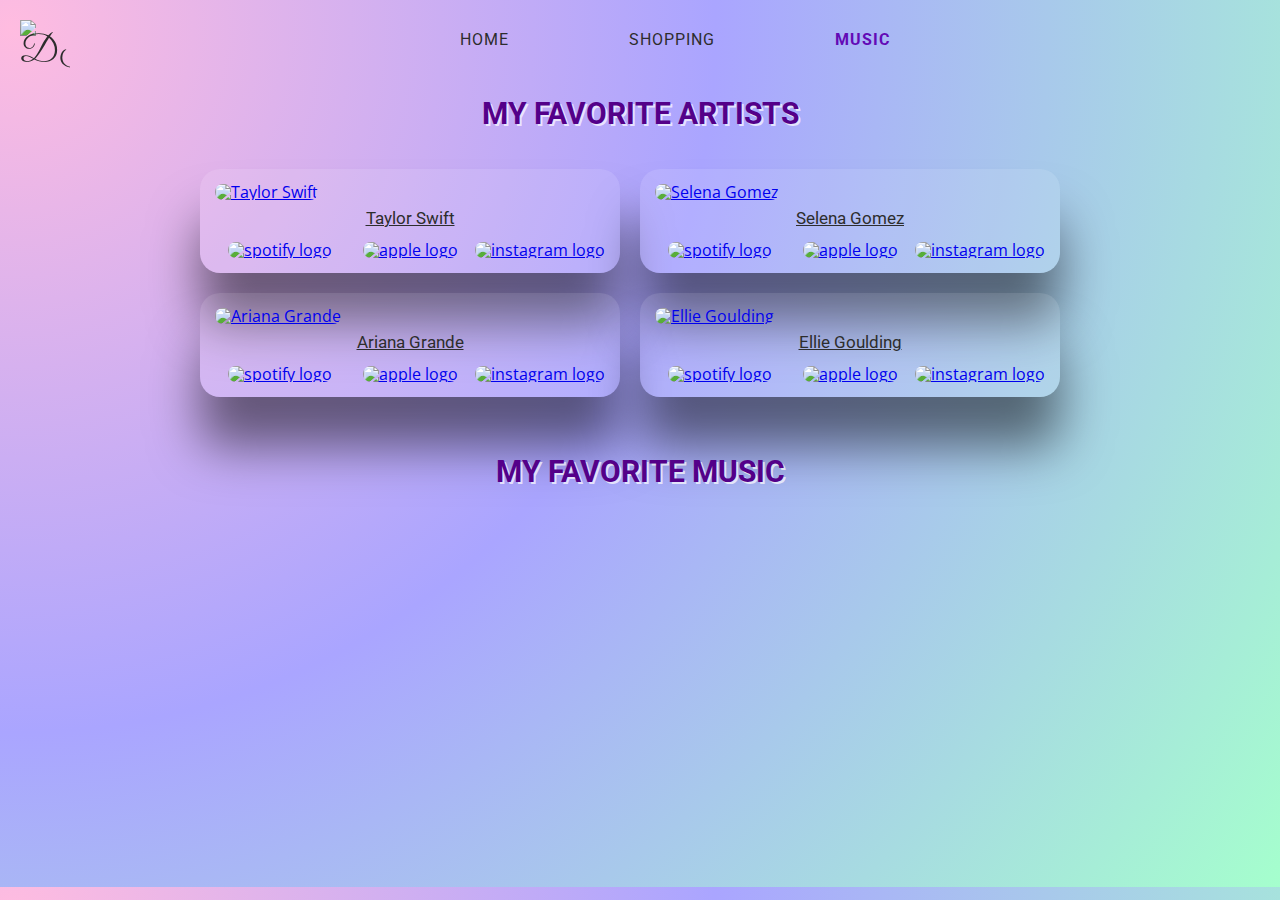
==== music.html @ 359b7791 "Add files via upload" ====
<!DOCTYPE html>
<html lang="en">
  <head>
    <meta charset="UTF-8" />
    <link rel="icon" type="image/svg+xml" href="/vite.svg" />
    <meta name="viewport" content="width=device-width, initial-scale=1.0" />
    <link rel="stylesheet" type="text/css" href="css/html5reset.css" />
    <link href="css/lightbox.css" rel="stylesheet" />
    <link rel="stylesheet" href="css/heading.css" />
    <link rel="stylesheet" href="css/music.css" />
    <link rel="stylesheet" href="css/dropdownMusic.css" />
    <link
      rel="stylesheet"
      href="https://fonts.googleapis.com/css?family=Black%20Ops%20One"
    />
    <link
      rel="stylesheet"
      href="https://fonts.googleapis.com/css?family=Open+Sans"
    />
    <title>Neha Pinnu's Website</title>
  </head>
  <body>
    <header>
      <nav>
        <ul class="nav">
          <li class="navBar">
          <a href="index.html" class="logo">
          <img
            src="../../images/background/dino.png"
            alt="dino"
            class="logoImage"
          />
        </a>
        </li>
          <li class="navBar">
            <a href="index.html" class="navColor"> Home </a>
          </li>
          <li class="navBar">
            <a href="shopping.html" class="navColor"> Shopping </a>
          </li>
          <li class="navBar">
            <div class="dropdown">
              <a href="music.html" class="active">
                <button class="dropbtn">
                  Music
                  <i class="fa fa-caret-down"></i>
                </button>
              </a>
              <div class="dropdown-content">
                <a href="artists/taylor.html">Taylor Swift</a>
                <a href="artists/selena.html">Selena Gomez</a>
                <a href="artists/ariana.html">Ariana Grande</a>
                <a href="artists/ellie.html">Ellie Goulding</a>
              </div>
            </div>
          </li>
          <!-- <li>
        <div class="navBar">
            <div class="dropdown">
            <button class="dropbtn">Dropdown
                <i class="fa fa-caret-down"></i>
            </button>
            <div class="dropdown-content">
                <a href="#">Link 1</a>
                <a href="#">Link 2</a>
                <a href="#">Link 3</a>
            </div>
            </div>
            
        </div>
        </li> -->
        </ul>
      </nav>
    </header>
    <main id="main">
      <!--My Favorite Items Title-->
      <h1 class="artistHeader">My Favorite Artists</h1>
      <!--The artists gallery-->
      <div class="artistGallery">
        <!-- Taylor Swift-->
        <div class="artistImage">
          <a
            href="images/artists/taylorMic.jpeg"
            target="_blank"
            data-lightbox="artists"
            data-title="Taylor Swift"
            data-alt="Taylor Swift"
          >
            <img
              src="images/artists/taylorMic.jpeg"
              width="200"
              alt="Taylor Swift"
            />
          </a>
          <!-- Taylor Swift: link to page-->
          <div class="artistLink">
            <a href="artists/taylor.html">Taylor Swift</a>
          </div>
          <!-- Taylor Swift: socials-->
          <div class="socials">
            <!-- Taylor Swift: spotify-->
            <a
              href="https://open.spotify.com/artist/06HL4z0CvFAxyc27GXpf02?si=wnSyi1EzQUSEzp12VFGrqA"
            >
              <img
                src="images/socials/spotify.png"
                width="200"
                alt="spotify logo"
              />
            </a>
            <!-- Taylor Swift: apple-->
            <a href="https://music.apple.com/us/artist/taylor-swift/159260351">
              <img
                src="images/socials/apple.png"
                width="200"
                alt="apple logo"
              />
            </a>
            <!-- Taylor Swift: instagram-->
            <a href="https://www.instagram.com/taylorswift/">
              <img
                src="images/socials/instagram.png"
                width="200"
                alt="instagram logo"
              />
            </a>
          </div>
        </div>
        <!-- Selena Gomez-->
        <div class="artistImage">
          <a
            href="images/artists/selena.jpeg"
            target="_blank"
            data-lightbox="artists"
            data-title="Selena Gomez"
            data-alt="Selena Gomez"
          >
            <img
              src="images/artists/selena.jpeg"
              width="200"
              alt="Selena Gomez"
            />
          </a>
          <!-- Selena Gomez: link to her page-->
          <div class="artistLink">
            <a href="artists/selena.html">Selena Gomez</a>
          </div>
          <!-- Selena Gomez: socials-->
          <div class="socials">
            <!-- Selena Gomez: spotify -->
            <a
              href="https://open.spotify.com/artist/0C8ZW7ezQVs4URX5aX7Kqx?si=zbk0s_ULRJ-rKBrwEG816A"
            >
              <img
                src="images/socials/spotify.png"
                width="200"
                alt="spotify logo"
              />
            </a>
            <!-- Selena Gomez: apple-->
            <a href="https://music.apple.com/us/artist/selena-gomez/280215834">
              <img
                src="images/socials/apple.png"
                width="200"
                alt="apple logo"
              />
            </a>
            <!-- Selena Gomez: instagram-->
            <a href="https://www.instagram.com/selenagomez/">
              <img
                src="images/socials/instagram.png"
                width="200"
                alt="instagram logo"
              />
            </a>
          </div>
        </div>
        <!-- Ariana Grande -->
        <div class="artistImage">
          <a
            href="images/artists/ariana.jpeg"
            target="_blank"
            data-lightbox="artists"
            data-title="Ariana Grande"
            data-alt="Ariana Grande"
          >
            <img
              src="images/artists/ariana.jpeg"
              width="200"
              alt="Ariana Grande"
            />
          </a>
          <!-- Ariana Grande: link to her page -->
          <div class="artistLink">
            <a href="artists/ariana.html">Ariana Grande</a>
          </div>
          <!-- Ariana Grande: socials -->
          <div class="socials">
            <!-- Ariana Grande: spotify -->
            <a
              href="https://open.spotify.com/artist/66CXWjxzNUsdJxJ2JdwvnR?si=C7MCP5U_S8-2bOZiDXRU5A"
            >
              <img
                src="images/socials/spotify.png"
                width="200"
                alt="spotify logo"
              />
            </a>
            <!-- Ariana Grande: apple -->
            <a href="https://music.apple.com/us/artist/ariana-grande/412778295">
              <img
                src="images/socials/apple.png"
                width="200"
                alt="apple logo"
              />
            </a>
            <!-- Ariana Grande: instagram -->
            <a href="https://www.instagram.com/arianagrande/?hl=en">
              <img
                src="images/socials/instagram.png"
                width="200"
                alt="instagram logo"
              />
            </a>
          </div>
        </div>
        <!-- Ellie Goulding -->
        <div class="artistImage">
          <a
            href="images/artists/ellie.jpeg"
            target="_blank"
            data-lightbox="artists"
            data-title="Ellie Goulding"
            data-alt="Ellie Goulding"
          >
            <img
              src="images/artists/ellie.jpeg"
              width="200"
              alt="Ellie Goulding"
            />
          </a>
          <!-- Ellie Goulding: link to her page -->
          <div class="artistLink">
            <a href="artists/ellie.html">Ellie Goulding</a>
          </div>
          <!-- Ellie Goulding: socials -->
          <div class="socials">
            <!-- Ellie Goulding: spotify -->
            <a
              href="https://open.spotify.com/artist/0X2BH1fck6amBIoJhDVmmJ?si=gD2z8j3WR1y5ZmGF4K9Kbg"
            >
              <img
                src="images/socials/spotify.png"
                width="200"
                alt="spotify logo"
              />
            </a>
            <!-- Ellie Goulding: apple -->
            <a
              href="https://music.apple.com/us/artist/ellie-goulding/338264227"
            >
              <img
                src="images/socials/apple.png"
                width="200"
                alt="apple logo"
              />
            </a>
            <!-- Ellie Goulding: instagram -->
            <a href="https://www.instagram.com/elliegoulding/?hl=en">
              <img
                src="images/socials/instagram.png"
                width="200"
                alt="instagram logo"
              />
            </a>
          </div>
        </div>
      </div>
      <h2 class="favMusic">My Favorite Music</h2>
      <div id="spotify">
        <iframe
          style="border-radius: 12px"
          src="https://open.spotify.com/embed/playlist/37i9dQZF1EIgAH2pdI2WQ4?utm_source=generator"
          width="100%"
          height="352"
          frameborder="0"
          allowfullscreen=""
          allow="autoplay; clipboard-write; encrypted-media; fullscreen; picture-in-picture"
          loading="lazy"
        ></iframe>
      </div>
    </main>
    <script src="js/lightbox-plus-jquery.js"></script>
    <script>
      lightbox.option({
        resizeDuration: 0,
        wrapAround: true,
        positionFromTop: 10,
      });
    </script>
  </body>
</html>
---- css/heading.css ----
@import url('https://fonts.googleapis.com/css2?family=Great+Vibes&display=swap');
@import url('https://fonts.googleapis.com/css2?family=Great+Vibes&family=Roboto:ital,wght@0,100;0,300;0,400;0,500;0,700;0,900;1,100;1,300;1,400;1,500;1,700;1,900&display=swap');
@import url('https://fonts.googleapis.com/css2?family=Great+Vibes&family=Open+Sans:ital,wght@0,300..800;1,300..800&family=Roboto:ital,wght@0,100;0,300;0,400;0,500;0,700;0,900;1,100;1,300;1,400;1,500;1,700;1,900&display=swap');

* {
    margin: 0;
    padding: 0;
    box-sizing: border-box;
}

:root {
    --primary: #630ab6;
    --second: #630ab6;
    --bgColor: #2d2d2d;
    --bgColor: pink;
    --heading: #ffffff;
}

h1,
h2,
h4,
p {
    color: #ffffff;
    font-family: 'Roboto', sans-serif;
}

body {
    background: var(--bgColor);
    font-family: 'Roboto', sans-serif;
}

body::-webkit-scrollbar {
    display: none;
}

header {
    /* position: fixed;
    top: 0;
    left: 0; */
    width: 100%;
    display: flex;
    justify-content: center;
    align-items: center;
    padding: 30px 100px;
    transition: 0.5s;
    z-index: 100000;
}

header.scrolled {
    background: rgba(0, 0, 0, 0.6);
    border-bottom: 2px solid var(--primary);
    border-image: linear-gradient(90deg, transparent, var(--primary), transparent) 30;
    backdrop-filter: blur(20px);
    padding: 10px 100px;
}

.logo {
    font-family: 'Great Vibes', cursive;
    font-size: 35px;
    color: #ffffff;
    letter-spacing: 2px;
    font-weight: 800;
    text-decoration: none;
}

.logoImage {
    position: fixed;
    top: 0;
    left: 0;
    width: 50px;
    height: 50px;
    /* padding: 30px 100px; */
    margin-left: 20px;
    margin-top: 20px;
}

.nav {
    display: flex;
    /* position: fixed; */
    align-items: center;
    align-content: center;
    justify-content: center;
    text-align: center;
    right: 0;
    top: 20;
    margin-right: 50px;
    /* display: inline-flex; */
}

.nav li {
    list-style: none;
    margin: 0 60px;
    /* text-shadow: 2px 2px rgba(0, 0, 0, 0.4); */
}

.nav li a {
    color: var(--primary);
    text-decoration: none;
    font-weight: 400;
    text-transform: uppercase;
    letter-spacing: 1px;
    cursor: pointer;
    transition: 0.3s;
}

.nav li a:hover,
.nav li a.active {
    color: var(--primary);
}
---- css/music.css ----
@import url('https://fonts.googleapis.com/css2?family=Great+Vibes&display=swap');
@import url('https://fonts.googleapis.com/css2?family=Great+Vibes&family=Roboto:ital,wght@0,100;0,300;0,400;0,500;0,700;0,900;1,100;1,300;1,400;1,500;1,700;1,900&display=swap');
@import url('https://fonts.googleapis.com/css2?family=Great+Vibes&family=Open+Sans:ital,wght@0,300..800;1,300..800&family=Roboto:ital,wght@0,100;0,300;0,400;0,500;0,700;0,900;1,100;1,300;1,400;1,500;1,700;1,900&display=swap');

* {
    margin: 0;
    padding: 0;
    box-sizing: border-box;
}

:root {
    --primary: #630ab6;
    --second: #630ab6;
    --bgColor: #2d2d2d;
    --bgColor: pink;
    --heading: #ffffff;
}

h1,
h2,
h4,
p {
    color: #2d2d2d;
    font-family: 'Roboto', sans-serif;
}

body {
    background: radial-gradient(circle at 0.8% 3.1%, rgb(255, 188, 224) 0%, rgb(170, 165, 255) 46%, rgb(165, 255, 205) 100.2%);
    font-family: 'Roboto', sans-serif;
}

body::-webkit-scrollbar {
    display: none;
}

header {
    /* position: fixed;
    top: 0;
    left: 0; */
    width: 100%;
    display: flex;
    justify-content: center;
    align-items: center;
    padding: 30px 100px;
    transition: 0.5s;
    z-index: 100000;
}

header.scrolled {
    background: rgba(0, 0, 0, 0.6);
    border-bottom: 2px solid var(--primary);
    border-image: linear-gradient(90deg, transparent, var(--primary), transparent) 30;
    backdrop-filter: blur(20px);
    padding: 10px 100px;
}

.logo {
    font-family: 'Great Vibes', cursive;
    font-size: 35px;
    color: #ffffff;
    letter-spacing: 2px;
    font-weight: 800;
    text-decoration: none;
}

.nav {
    display: flex;
    /* display: inline-flex; */
}

.nav li {
    list-style: none;
    margin: 0 60px;
    
}

.nav li a {
    color: #ffffff;
    text-decoration: none;
    font-weight: 400;
    color: #2d2d2d;
    text-transform: uppercase;
    letter-spacing: 1px;
    cursor: pointer;
    transition: 0.3s;
}

.nav li a:hover,
.nav li a.active {
    color: var(--primary);
}

.favorites {
    color: #ffffff;
}

.artistHeader {
    text-align: center;
    padding-top: 20px;
    /* padding-bottom: 20px; */
    text-transform: uppercase;
    font-weight: bold;
    font-size: 30px;
    font-family: 'Roboto', sans-serif;
    color: rgb(84, 0, 137);
    text-shadow: 2px 2px rgba(255, 255, 255, 0.7);
}

.favMusic {
        text-align: center;
        padding-top: 40px;
        padding-bottom: 30px;
        text-transform: uppercase;
        font-weight: bold;
        font-size: 30px;
        font-family: 'Roboto', sans-serif;
        color: rgb(84, 0, 137);
        text-shadow: 2px 2px rgba(255, 255, 255, 0.7);
}

.artistGallery {
    display: flex;
    flex-wrap: wrap;
    justify-content: center;
    padding: 20px;
    justify-content: center;
    justify-self: center;
    margin: auto;
}

/* #player {
    grid-column: 1 / span 2;
} */

.artistGallery img {
    width: 300px;
    height: 200px;
    border-radius: 10px;
}

.artistImage:hover {
    -webkit-transform: scale(1.1);
    -ms-transform: scale(1.1);
    transform: scale(1.1);
    transition: 1s ease;
}

.artistImage {
    /* display: flex; */
    font-family: 'Open Sans';
    box-shadow: 0px 50px 50px rgba(0, 0, 0, 0.5);
    background-color: rgb(255, 255, 255, 0.1);
    margin-right: 20px;
    margin-top: 20px;
    border-radius: 20px;
    padding: 15px;
    text-decoration: none;
}

.socials {
   display: grid;
   grid-template-columns: 1fr 1fr 1fr; 
}

.socials img {
    justify-content: center;
    align-items: center;
    margin: auto;
    width:25px;
    height:25px;
}

.socials a {
    justify-content: center;
    align-items: center;
    margin: auto;
    padding-top: 10px;
}

.artistLink {
    text-align: center;
    padding-top: 9px;
    padding-bottom: 5px;
    font-size: 17px;
}

.artistLink a {
    /* text-decoration: none; */
    color: #2d2d2d;
    font-family: 'Roboto', sans-serif;
}

.artistLink a:visited {
    color: #2d2d2d;
    font-family: 'Roboto', sans-serif;
}

#spotify {
    margin-left: 15px;
    margin-right: 15px;
    margin-bottom: 15px;
}
---- css/dropdownMusic.css ----
/* The dropdown container */
.dropdown {
    float: left;
    overflow: hidden;
    
}

/* Dropdown button */
.dropdown .dropbtn {
    font-size: 16px;
    
    border: none;
    outline: none;
    /* color: white; */
    /* padding: 14px 16px; */
    background-color: inherit;
    font-family: inherit;
    /* Important for vertical align on mobile phones */
    margin: 0;
    /* Important for vertical align on mobile phones */
}

/* Add a red background color to navbar links on hover */
.navbar a:hover,
.dropdown:hover .dropbtn {
    background-color: #ddd;
}

/* #one .navbar a:hover,
.dropdown:hover .dropbtn {
    background-color: #a7befd;
} */

/* Dropdown content (hidden by default) */
.dropdown-content {
    display: none;
    position: absolute;
    /* background-color: #f9f9f9; */
    min-width: 160px;
    box-shadow: 0px 8px 16px 0px rgba(0, 0, 0, 0.2);
    z-index: 1;
}

/* Links inside the dropdown */
.dropdown-content a {
    float: none;
    color: black;
    padding: 12px 16px;
    text-decoration: none;
    display: block;
    text-align: left;
}

/* Add a grey background color to dropdown links on hover */
.dropdown-content a:hover {
    background-color: #ddd;
}

#one .dropdown-content a:hover {
    background-color: rgb(29, 54, 80);
}

/* Show the dropdown menu on hover */
.dropdown:hover .dropdown-content {
    display: block;
}

.active button {
    color: #630ab6;
    text-transform: uppercase;
    font-family: 'Roboto', sans-serif;
    text-decoration: none;
    font-weight: 400;
    text-transform: uppercase;
    letter-spacing: 1px;
    cursor: pointer;
    transition: 0.3s;
    font-weight: bold;
}

button {
    color: white;
    text-transform: uppercase;
    font-family: 'Roboto', sans-serif;
    text-decoration: none;
    font-weight: 400;
    text-transform: uppercase;
    letter-spacing: 1px;
    cursor: pointer;
    transition: 0.3s;
}
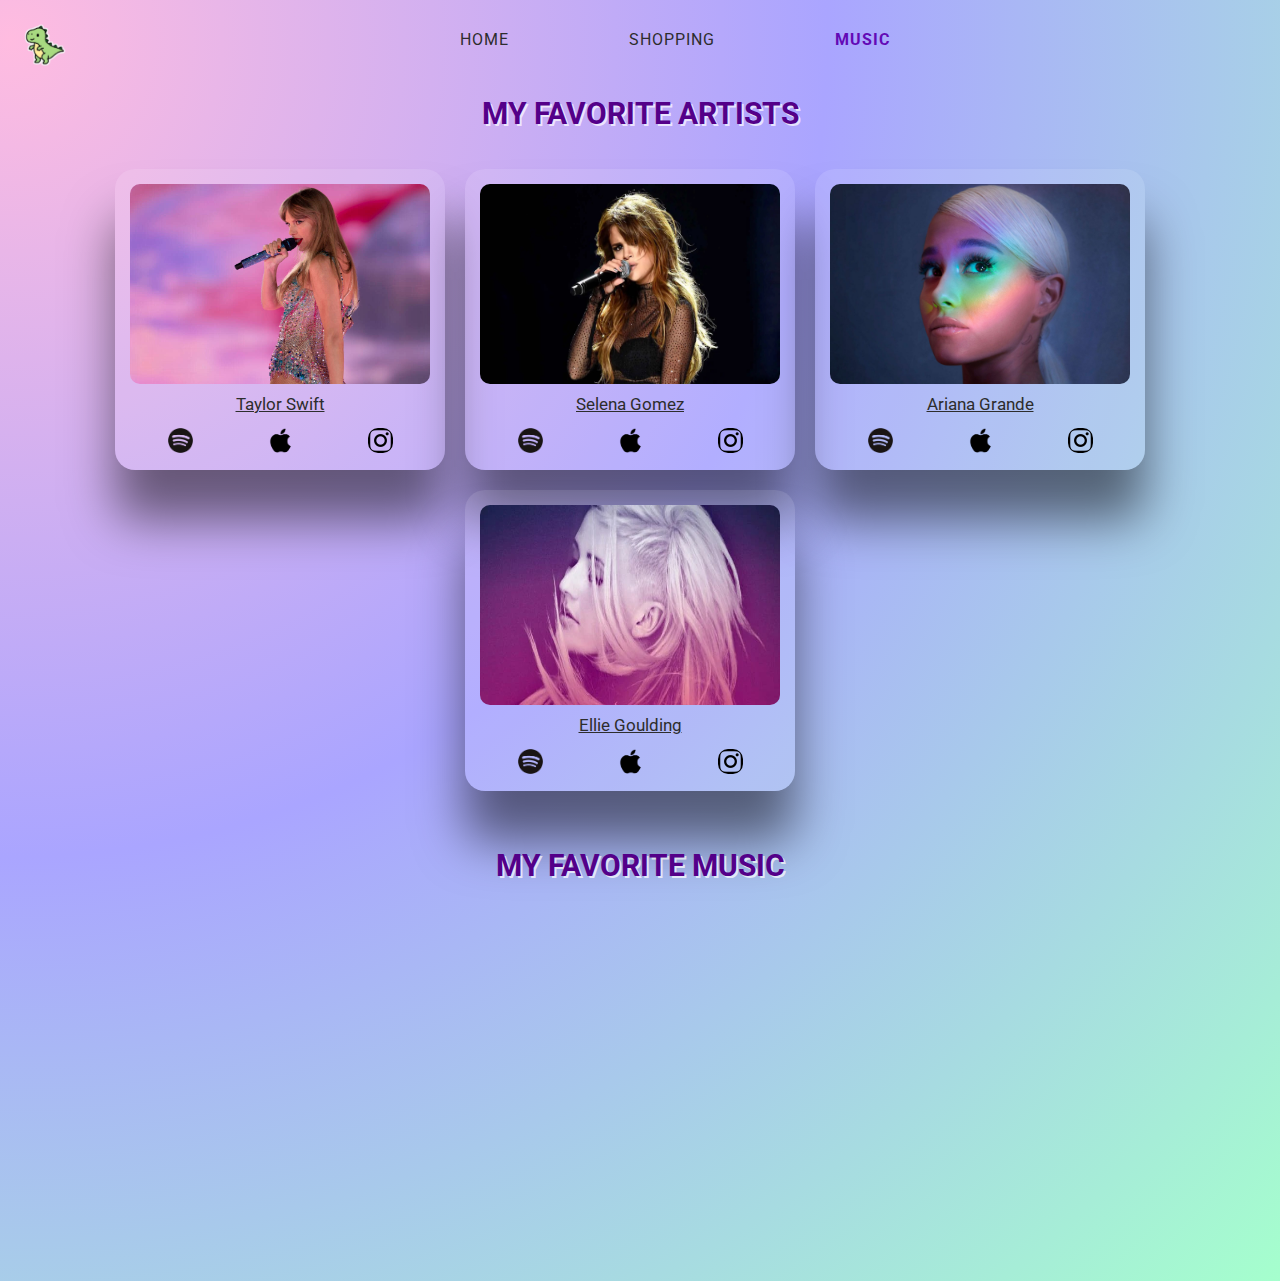
==== commit 73243de4: "Add files via upload" ====
--- a/music.html
+++ b/music.html
@@ -26,7 +26,7 @@
           <li class="navBar">
           <a href="index.html" class="logo">
           <img
-            src="../../images/background/dino.png"
+            src="images/background/dino.png"
             alt="dino"
             class="logoImage"
           />
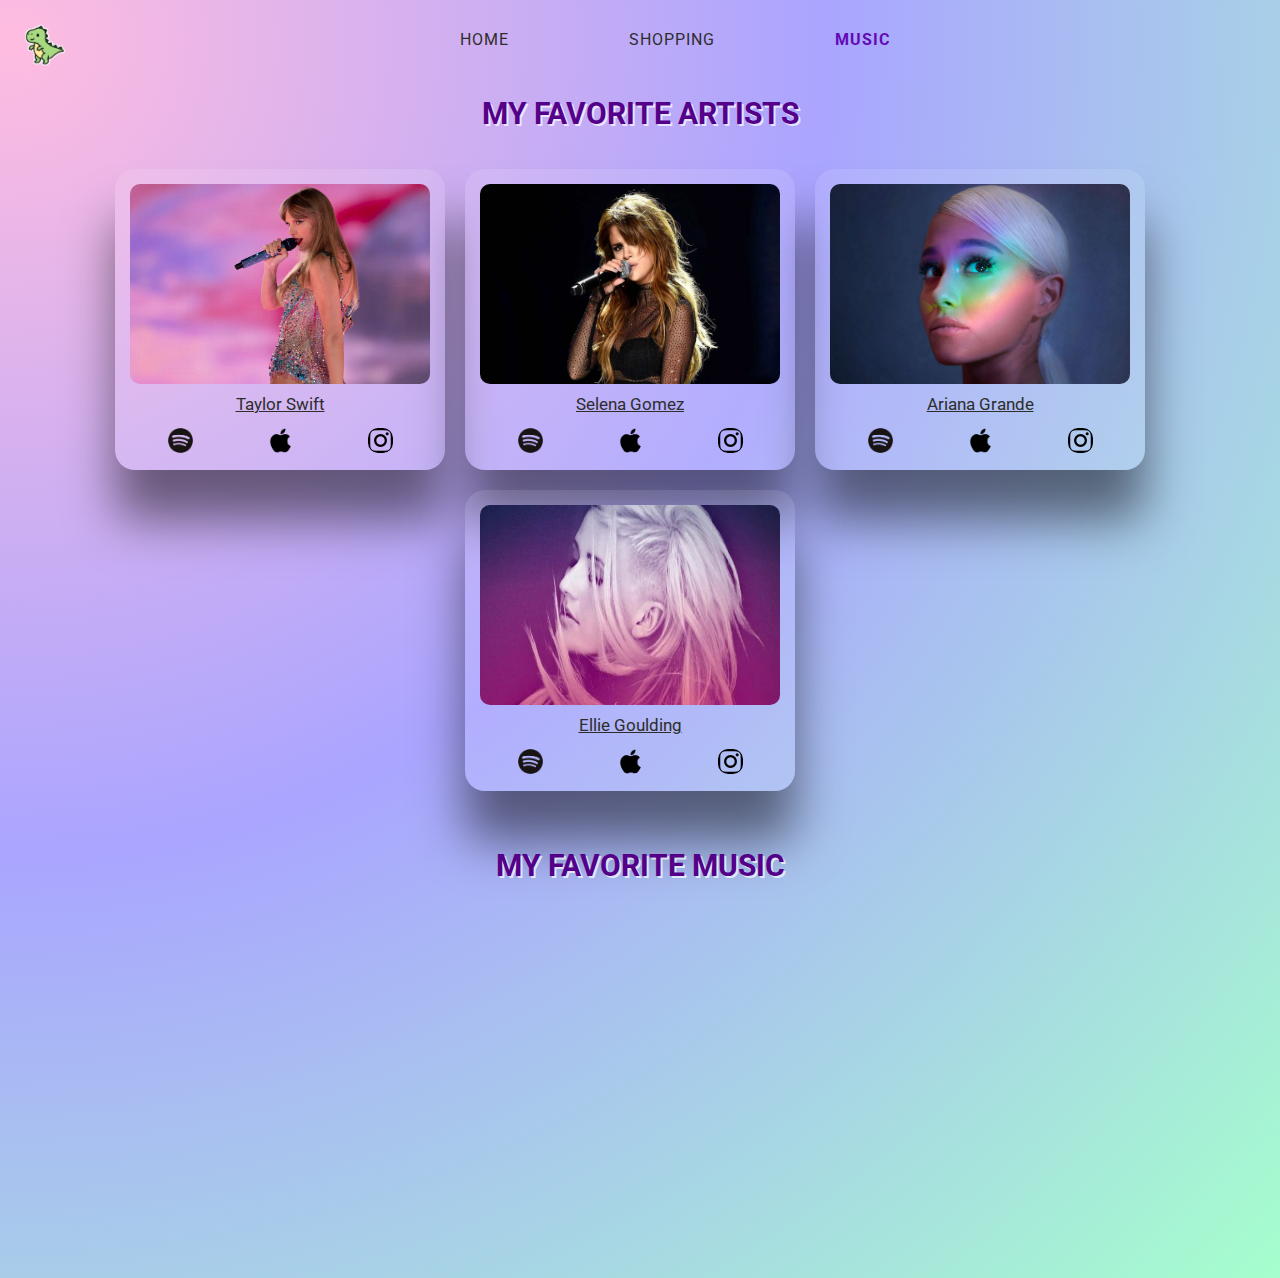
==== commit 9606303e: "Add files via upload" ====
--- a/music.html
+++ b/music.html
@@ -1,22 +1,22 @@
 <!DOCTYPE html>
 <html lang="en">
   <head>
-    <meta charset="UTF-8" />
-    <link rel="icon" type="image/svg+xml" href="/vite.svg" />
-    <meta name="viewport" content="width=device-width, initial-scale=1.0" />
-    <link rel="stylesheet" type="text/css" href="css/html5reset.css" />
-    <link href="css/lightbox.css" rel="stylesheet" />
-    <link rel="stylesheet" href="css/heading.css" />
-    <link rel="stylesheet" href="css/music.css" />
-    <link rel="stylesheet" href="css/dropdownMusic.css" />
+    <meta charset="UTF-8" >
+    <link rel="icon" type="image/svg+xml" href="/vite.svg" >
+    <meta name="viewport" content="width=device-width, initial-scale=1.0" >
+    <link rel="stylesheet" type="text/css" href="css/html5reset.css" >
+    <link href="css/lightbox.css" rel="stylesheet" >
+    <link rel="stylesheet" href="css/heading.css" >
+    <link rel="stylesheet" href="css/music.css" >
+    <link rel="stylesheet" href="css/dropdownMusic.css" >
     <link
       rel="stylesheet"
       href="https://fonts.googleapis.com/css?family=Black%20Ops%20One"
-    />
+    >
     <link
       rel="stylesheet"
       href="https://fonts.googleapis.com/css?family=Open+Sans"
-    />
+    >
     <title>Neha Pinnu's Website</title>
   </head>
   <body>
@@ -24,14 +24,14 @@
       <nav>
         <ul class="nav">
           <li class="navBar">
-          <a href="index.html" class="logo">
-          <img
-            src="images/background/dino.png"
-            alt="dino"
-            class="logoImage"
-          />
-        </a>
-        </li>
+            <a href="index.html" class="logo">
+              <img
+                src="images/background/dino.png"
+                alt="dino"
+                class="logoImage"
+              >
+            </a>
+          </li>
           <li class="navBar">
             <a href="index.html" class="navColor"> Home </a>
           </li>
@@ -90,7 +90,7 @@
               src="images/artists/taylorMic.jpeg"
               width="200"
               alt="Taylor Swift"
-            />
+            >
           </a>
           <!-- Taylor Swift: link to page-->
           <div class="artistLink">
@@ -106,7 +106,7 @@
                 src="images/socials/spotify.png"
                 width="200"
                 alt="spotify logo"
-              />
+              >
             </a>
             <!-- Taylor Swift: apple-->
             <a href="https://music.apple.com/us/artist/taylor-swift/159260351">
@@ -114,7 +114,7 @@
                 src="images/socials/apple.png"
                 width="200"
                 alt="apple logo"
-              />
+              >
             </a>
             <!-- Taylor Swift: instagram-->
             <a href="https://www.instagram.com/taylorswift/">
@@ -122,7 +122,7 @@
                 src="images/socials/instagram.png"
                 width="200"
                 alt="instagram logo"
-              />
+              >
             </a>
           </div>
         </div>
@@ -139,7 +139,7 @@
               src="images/artists/selena.jpeg"
               width="200"
               alt="Selena Gomez"
-            />
+            >
           </a>
           <!-- Selena Gomez: link to her page-->
           <div class="artistLink">
@@ -155,7 +155,7 @@
                 src="images/socials/spotify.png"
                 width="200"
                 alt="spotify logo"
-              />
+              >
             </a>
             <!-- Selena Gomez: apple-->
             <a href="https://music.apple.com/us/artist/selena-gomez/280215834">
@@ -163,7 +163,7 @@
                 src="images/socials/apple.png"
                 width="200"
                 alt="apple logo"
-              />
+              >
             </a>
             <!-- Selena Gomez: instagram-->
             <a href="https://www.instagram.com/selenagomez/">
@@ -171,7 +171,7 @@
                 src="images/socials/instagram.png"
                 width="200"
                 alt="instagram logo"
-              />
+              >
             </a>
           </div>
         </div>
@@ -188,7 +188,7 @@
               src="images/artists/ariana.jpeg"
               width="200"
               alt="Ariana Grande"
-            />
+            >
           </a>
           <!-- Ariana Grande: link to her page -->
           <div class="artistLink">
@@ -204,7 +204,7 @@
                 src="images/socials/spotify.png"
                 width="200"
                 alt="spotify logo"
-              />
+              >
             </a>
             <!-- Ariana Grande: apple -->
             <a href="https://music.apple.com/us/artist/ariana-grande/412778295">
@@ -212,7 +212,7 @@
                 src="images/socials/apple.png"
                 width="200"
                 alt="apple logo"
-              />
+              >
             </a>
             <!-- Ariana Grande: instagram -->
             <a href="https://www.instagram.com/arianagrande/?hl=en">
@@ -220,7 +220,7 @@
                 src="images/socials/instagram.png"
                 width="200"
                 alt="instagram logo"
-              />
+              >
             </a>
           </div>
         </div>
@@ -237,7 +237,7 @@
               src="images/artists/ellie.jpeg"
               width="200"
               alt="Ellie Goulding"
-            />
+            >
           </a>
           <!-- Ellie Goulding: link to her page -->
           <div class="artistLink">
@@ -253,7 +253,7 @@
                 src="images/socials/spotify.png"
                 width="200"
                 alt="spotify logo"
-              />
+              >
             </a>
             <!-- Ellie Goulding: apple -->
             <a
@@ -263,7 +263,7 @@
                 src="images/socials/apple.png"
                 width="200"
                 alt="apple logo"
-              />
+              >
             </a>
             <!-- Ellie Goulding: instagram -->
             <a href="https://www.instagram.com/elliegoulding/?hl=en">
@@ -271,7 +271,7 @@
                 src="images/socials/instagram.png"
                 width="200"
                 alt="instagram logo"
-              />
+              >
             </a>
           </div>
         </div>
@@ -279,11 +279,11 @@
       <h2 class="favMusic">My Favorite Music</h2>
       <div id="spotify">
         <iframe
+        title="spotify music"
           style="border-radius: 12px"
           src="https://open.spotify.com/embed/playlist/37i9dQZF1EIgAH2pdI2WQ4?utm_source=generator"
-          width="100%"
+          width="10000"
           height="352"
-          frameborder="0"
           allowfullscreen=""
           allow="autoplay; clipboard-write; encrypted-media; fullscreen; picture-in-picture"
           loading="lazy"
--- a/css/music.css
+++ b/css/music.css
@@ -196,6 +196,7 @@
 }
 
 #spotify {
+    display: flex;
     margin-left: 15px;
     margin-right: 15px;
     margin-bottom: 15px;
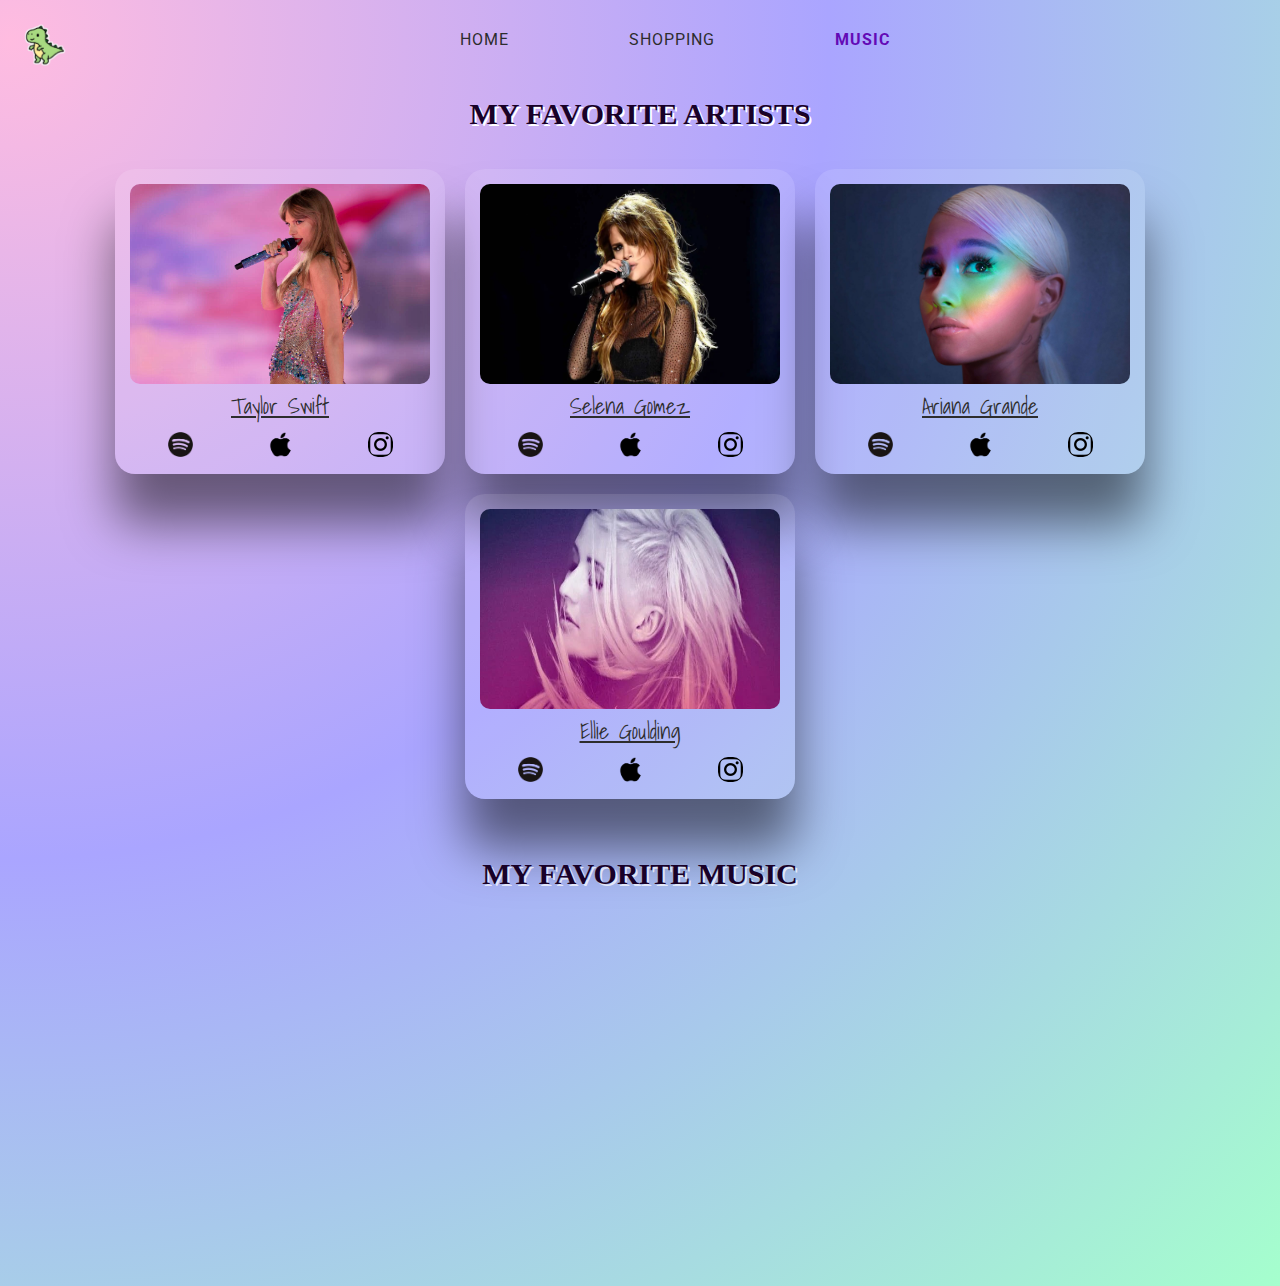
==== commit f91e7675: "Add files via upload" ====
--- a/music.html
+++ b/music.html
@@ -7,8 +7,8 @@
     <link rel="stylesheet" type="text/css" href="css/html5reset.css" >
     <link href="css/lightbox.css" rel="stylesheet" >
     <link rel="stylesheet" href="css/heading.css" >
+    <link rel="stylesheet" href="css/dropdownMusic.css" >
     <link rel="stylesheet" href="css/music.css" >
-    <link rel="stylesheet" href="css/dropdownMusic.css" >
     <link
       rel="stylesheet"
       href="https://fonts.googleapis.com/css?family=Black%20Ops%20One"
@@ -101,7 +101,8 @@
             <!-- Taylor Swift: spotify-->
             <a
               href="https://open.spotify.com/artist/06HL4z0CvFAxyc27GXpf02?si=wnSyi1EzQUSEzp12VFGrqA"
-            >
+              target="_blank"
+              >
               <img
                 src="images/socials/spotify.png"
                 width="200"
@@ -109,7 +110,7 @@
               >
             </a>
             <!-- Taylor Swift: apple-->
-            <a href="https://music.apple.com/us/artist/taylor-swift/159260351">
+            <a href="https://music.apple.com/us/artist/taylor-swift/159260351" target="_blank">
               <img
                 src="images/socials/apple.png"
                 width="200"
@@ -117,7 +118,7 @@
               >
             </a>
             <!-- Taylor Swift: instagram-->
-            <a href="https://www.instagram.com/taylorswift/">
+            <a href="https://www.instagram.com/taylorswift/" target="_blank">
               <img
                 src="images/socials/instagram.png"
                 width="200"
@@ -150,6 +151,7 @@
             <!-- Selena Gomez: spotify -->
             <a
               href="https://open.spotify.com/artist/0C8ZW7ezQVs4URX5aX7Kqx?si=zbk0s_ULRJ-rKBrwEG816A"
+              target="_blank"
             >
               <img
                 src="images/socials/spotify.png"
@@ -158,7 +160,7 @@
               >
             </a>
             <!-- Selena Gomez: apple-->
-            <a href="https://music.apple.com/us/artist/selena-gomez/280215834">
+            <a href="https://music.apple.com/us/artist/selena-gomez/280215834" target="_blank">
               <img
                 src="images/socials/apple.png"
                 width="200"
@@ -166,7 +168,7 @@
               >
             </a>
             <!-- Selena Gomez: instagram-->
-            <a href="https://www.instagram.com/selenagomez/">
+            <a href="https://www.instagram.com/selenagomez/" target="_blank">
               <img
                 src="images/socials/instagram.png"
                 width="200"
@@ -198,7 +200,7 @@
           <div class="socials">
             <!-- Ariana Grande: spotify -->
             <a
-              href="https://open.spotify.com/artist/66CXWjxzNUsdJxJ2JdwvnR?si=C7MCP5U_S8-2bOZiDXRU5A"
+              href="https://open.spotify.com/artist/66CXWjxzNUsdJxJ2JdwvnR?si=C7MCP5U_S8-2bOZiDXRU5A"target="_blank"
             >
               <img
                 src="images/socials/spotify.png"
@@ -207,7 +209,7 @@
               >
             </a>
             <!-- Ariana Grande: apple -->
-            <a href="https://music.apple.com/us/artist/ariana-grande/412778295">
+            <a href="https://music.apple.com/us/artist/ariana-grande/412778295" target="_blank">
               <img
                 src="images/socials/apple.png"
                 width="200"
@@ -215,7 +217,7 @@
               >
             </a>
             <!-- Ariana Grande: instagram -->
-            <a href="https://www.instagram.com/arianagrande/?hl=en">
+            <a href="https://www.instagram.com/arianagrande/?hl=en" target="_blank">
               <img
                 src="images/socials/instagram.png"
                 width="200"
@@ -247,7 +249,7 @@
           <div class="socials">
             <!-- Ellie Goulding: spotify -->
             <a
-              href="https://open.spotify.com/artist/0X2BH1fck6amBIoJhDVmmJ?si=gD2z8j3WR1y5ZmGF4K9Kbg"
+              href="https://open.spotify.com/artist/0X2BH1fck6amBIoJhDVmmJ?si=gD2z8j3WR1y5ZmGF4K9Kbg" target="_blank"
             >
               <img
                 src="images/socials/spotify.png"
@@ -258,6 +260,7 @@
             <!-- Ellie Goulding: apple -->
             <a
               href="https://music.apple.com/us/artist/ellie-goulding/338264227"
+              target="_blank"
             >
               <img
                 src="images/socials/apple.png"
@@ -266,7 +269,7 @@
               >
             </a>
             <!-- Ellie Goulding: instagram -->
-            <a href="https://www.instagram.com/elliegoulding/?hl=en">
+            <a href="https://www.instagram.com/elliegoulding/?hl=en" target="_blank">
               <img
                 src="images/socials/instagram.png"
                 width="200"
--- a/css/music.css
+++ b/css/music.css
@@ -1,7 +1,8 @@
 @import url('https://fonts.googleapis.com/css2?family=Great+Vibes&display=swap');
 @import url('https://fonts.googleapis.com/css2?family=Great+Vibes&family=Roboto:ital,wght@0,100;0,300;0,400;0,500;0,700;0,900;1,100;1,300;1,400;1,500;1,700;1,900&display=swap');
 @import url('https://fonts.googleapis.com/css2?family=Great+Vibes&family=Open+Sans:ital,wght@0,300..800;1,300..800&family=Roboto:ital,wght@0,100;0,300;0,400;0,500;0,700;0,900;1,100;1,300;1,400;1,500;1,700;1,900&display=swap');
-
+@import url('https://fonts.googleapis.com/css2?family=Great+Vibes&family=Lato:ital,wght@0,100;0,300;0,400;0,700;0,900;1,100;1,300;1,400;1,700;1,900&family=Open+Sans:ital,wght@0,300..800;1,300..800&family=Poppins:ital,wght@0,100;0,200;0,300;0,400;0,500;0,600;0,700;0,800;0,900;1,100;1,200;1,300;1,400;1,500;1,600;1,700;1,800;1,900&family=Roboto:ital,wght@0,100;0,300;0,400;0,500;0,700;0,900;1,100;1,300;1,400;1,500;1,700;1,900&family=Shadows+Into+Light&display=swap');
+@import url('https://fonts.googleapis.com/css2?family=Great+Vibes&family=Lato:ital,wght@0,100;0,300;0,400;0,700;0,900;1,100;1,300;1,400;1,700;1,900&family=Open+Sans:ital,wght@0,300..800;1,300..800&family=Permanent+Marker&family=Poppins:ital,wght@0,100;0,200;0,300;0,400;0,500;0,600;0,700;0,800;0,900;1,100;1,200;1,300;1,400;1,500;1,600;1,700;1,800;1,900&family=Roboto:ital,wght@0,100;0,300;0,400;0,500;0,700;0,900;1,100;1,300;1,400;1,500;1,700;1,900&family=Shadows+Into+Light&display=swap');
 * {
     margin: 0;
     padding: 0;
@@ -101,9 +102,10 @@
     text-transform: uppercase;
     font-weight: bold;
     font-size: 30px;
-    font-family: 'Roboto', sans-serif;
-    color: rgb(84, 0, 137);
-    text-shadow: 2px 2px rgba(255, 255, 255, 0.7);
+    /* font-family: 'Roboto', sans-serif; */
+    font-family: "Permanent Marker", cursive;
+    color: rgb(25, 1, 40);
+    text-shadow: 2px 2px rgba(255, 255, 255, 1);
 }
 
 .favMusic {
@@ -113,8 +115,9 @@
         text-transform: uppercase;
         font-weight: bold;
         font-size: 30px;
-        font-family: 'Roboto', sans-serif;
-        color: rgb(84, 0, 137);
+        /* font-family: 'Roboto', sans-serif; */
+        font-family: "Permanent Marker", cursive;
+        color: rgb(25, 1, 40);
         text-shadow: 2px 2px rgba(255, 255, 255, 0.7);
 }
 
@@ -181,18 +184,24 @@
     text-align: center;
     padding-top: 9px;
     padding-bottom: 5px;
-    font-size: 17px;
+    font-size: 22px;
+    /* font-family: 'Roboto', sans-serif; */
+    /* font-family: 'Times New Roman', Times, serif; */
+    /* font-family: 'Gill Sans', 'Gill Sans MT', Calibri, 'Trebuchet MS', sans-serif; */
+    /* font-family: 'Great Vibes', cursive; */
+    font-family: "Shadows Into Light", sans-serif;
 }
 
 .artistLink a {
     /* text-decoration: none; */
     color: #2d2d2d;
-    font-family: 'Roboto', sans-serif;
 }
 
 .artistLink a:visited {
     color: #2d2d2d;
-    font-family: 'Roboto', sans-serif;
+    /* font-family: 'Roboto', sans-serif; */
+    /* font-family: 'Times New Roman', Times, serif; */
+    font-family: "Shadows Into Light", sans-serif;
 }
 
 #spotify {
